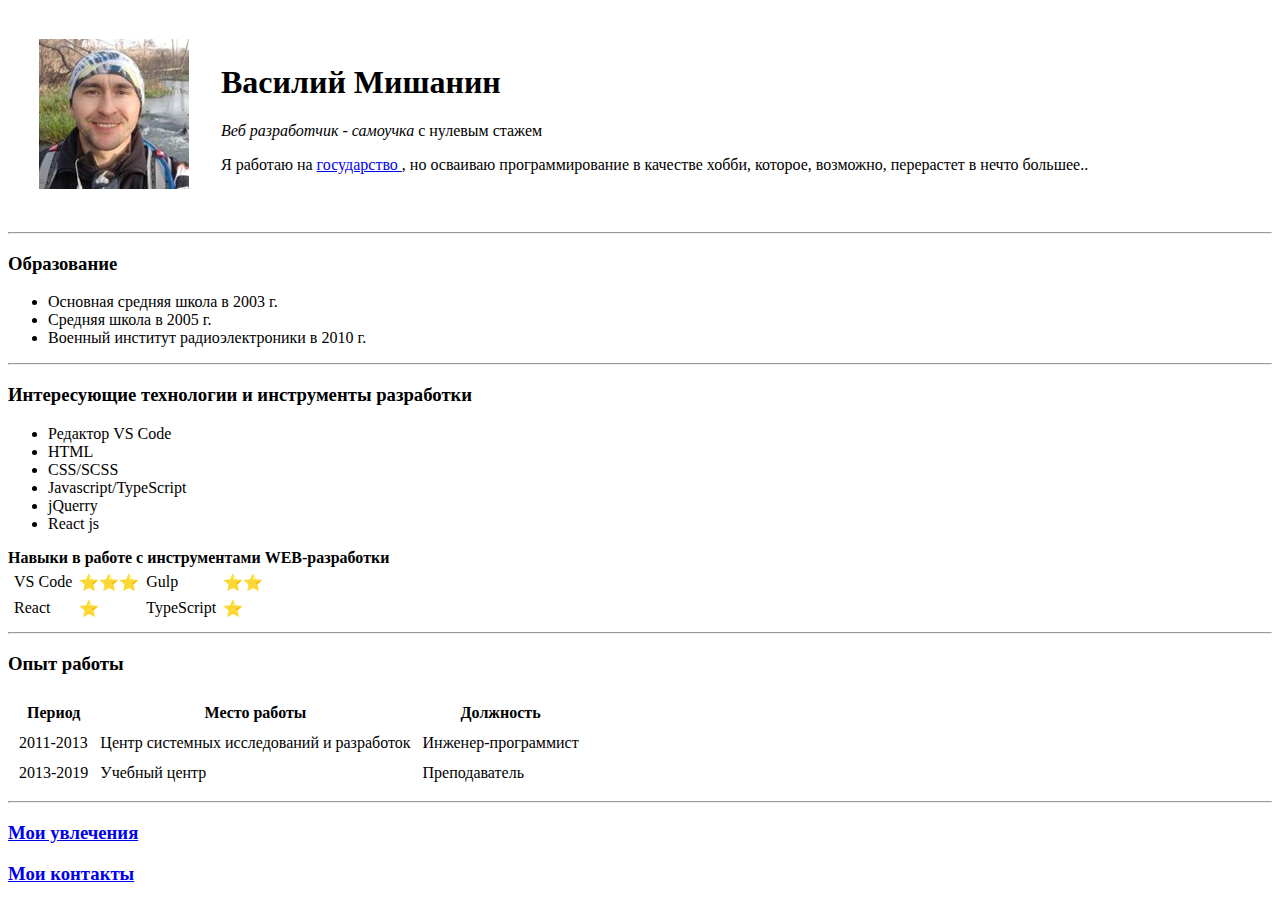
==== index.html @ 2095944c "add index file" ====
<!DOCTYPE html>
<!--[if lt IE 7]>      <html class="no-js lt-ie9 lt-ie8 lt-ie7"> <![endif]-->
<!--[if IE 7]>         <html class="no-js lt-ie9 lt-ie8"> <![endif]-->
<!--[if IE 8]>         <html class="no-js lt-ie9"> <![endif]-->
<!--[if gt IE 8]><!-->
<html class="no-js">
  <!--<![endif]-->
  <head>
    <meta charset="utf-8" />
    <meta http-equiv="X-UA-Compatible" content="IE=edge" />
    <title>Vasily Mishanin personal website</title>
    <meta name="description" content="" />
    <meta name="viewport" content="width=device-width, initial-scale=1" />
    <link rel="stylesheet" href="" />
  </head>

  <body>
    <table cellspacing="30">
      <tr>
        <td>
          <img src="images/profile-picture-Vasily.jpg" alt="profile image" />
        </td>
        <td>
          <h1>Василий Мишанин</h1>
          <p><em>Веб разработчик - самоучка</em> с нулевым стажем</p>
          <p>
            Я работаю на
            <a
              href="https://ru.wikipedia.org/wiki/%D0%A0%D0%BE%D1%81%D1%81%D0%B8%D1%8F"
            >
              государство </a
            >, но осваиваю программирование в качестве хобби, которое, возможно,
            перерастет в нечто большее..
          </p>
        </td>
      </tr>
    </table>

    <hr />

    <h3>Образование</h3>
    <ul>
      <li>Основная средняя школа в 2003 г.</li>
      <li>Средняя школа в 2005 г.</li>
      <li>Военный институт радиоэлектроники в 2010 г.</li>
    </ul>
    <hr />
    <h3>Интересующие технологии и инструменты разработки</h3>
    <ul>
      <li>Редактор VS Code</li>
      <li>HTML</li>
      <li>CSS/SCSS</li>
      <li>Javascript/TypeScript</li>
      <li>jQuerry</li>
      <li>React js</li>
    </ul>

    <table cellspacing="5px">
      <thead>
        <b> Навыки в работе с инструментами WEB-разработки </b>
      </thead>
      <tbody>
        <tr>
          <td>VS Code</td>
          <td>⭐⭐⭐</td>
          <td>Gulp</td>
          <td>⭐⭐</td>
        </tr>
        <tr>
          <td>React</td>
          <td>⭐</td>
          <td>TypeScript</td>
          <td>⭐</td>
        </tr>
      </tbody>
      <tfoot></tfoot>
    </table>

    <hr />
    <h3>Опыт работы</h3>
    <table cellspacing="10">
      <thead>
        <th>Период</th>
        <th>Место работы</th>
        <th>Должность</th>
      </thead>
      <tbody>
        <tr>
          <td>2011-2013</td>
          <td>Центр системных исследований и разработок</td>
          <td>Инженер-программист</td>
        </tr>
        <tr>
          <td>2013-2019</td>
          <td>Учебный центр</td>
          <td>Преподаватель</td>
        </tr>
      </tbody>
      <tfoot></tfoot>
    </table>

    <hr />

    <h3><a href="hobbies.html">Мои увлечения</a></h3>

    <h3><a href="contact-me.html">Мои контакты</a></h3>

    <script src="" async defer></script>
  </body>
</html>
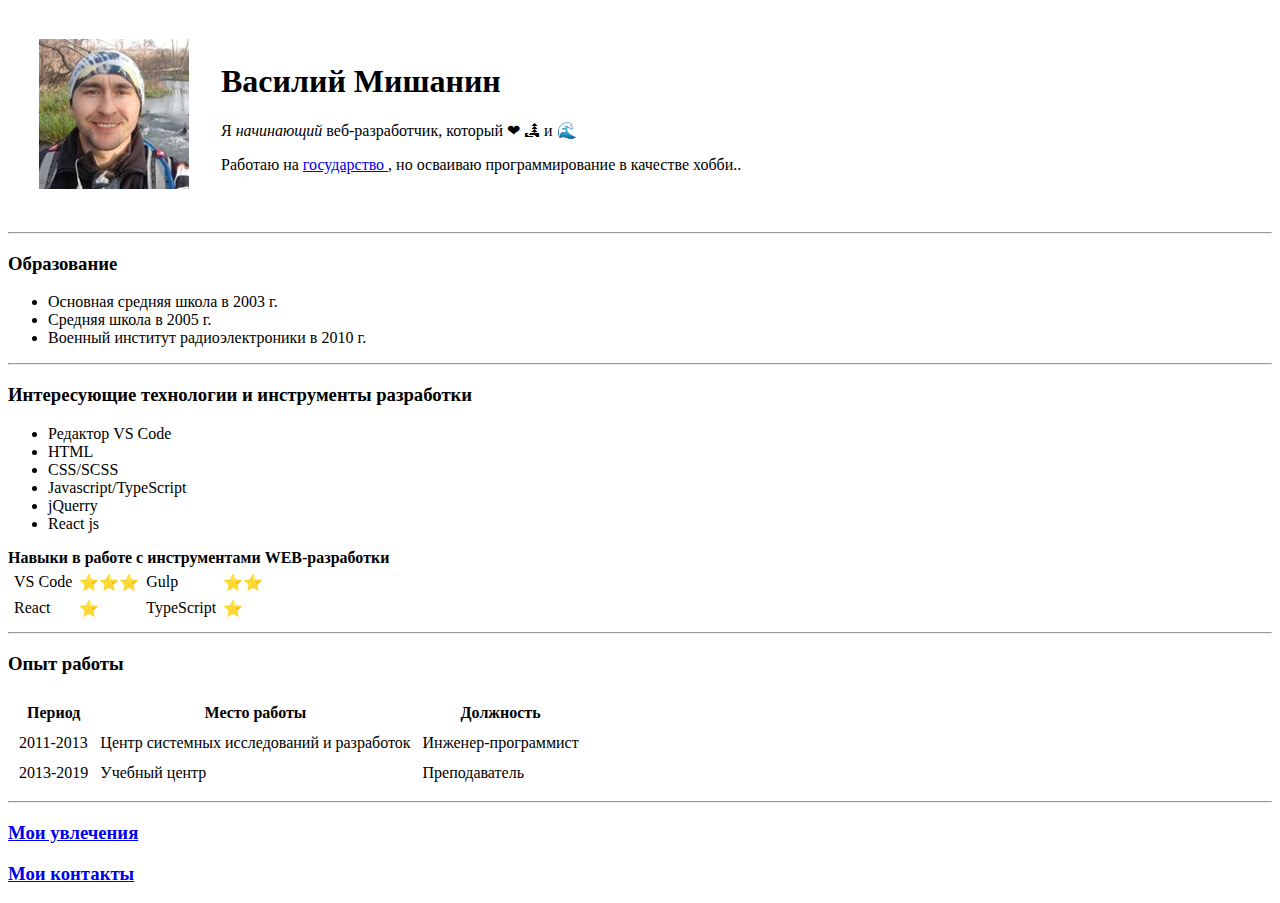
==== commit 4341fe05: "Add files via upload" ====
--- a/index.html
+++ b/index.html
@@ -3,34 +3,37 @@
 <!--[if IE 7]>         <html class="no-js lt-ie9 lt-ie8"> <![endif]-->
 <!--[if IE 8]>         <html class="no-js lt-ie9"> <![endif]-->
 <!--[if gt IE 8]><!-->
-<html class="no-js">
-  <!--<![endif]-->
+<html>
   <head>
     <meta charset="utf-8" />
     <meta http-equiv="X-UA-Compatible" content="IE=edge" />
     <title>Vasily Mishanin personal website</title>
-    <meta name="description" content="" />
+    <meta name="description" content="personal website" />
     <meta name="viewport" content="width=device-width, initial-scale=1" />
-    <link rel="stylesheet" href="" />
+    <link rel="stylesheet" href="css/styles.css" />
   </head>
 
   <body>
     <table cellspacing="30">
       <tr>
         <td>
-          <img src="images/profile-picture-Vasily.jpg" alt="profile image" />
+          <img
+            id="profile-image"
+            class="square"
+            src="images/profile-picture-Vasily.jpg"
+            alt="profile image"
+          />
         </td>
         <td>
           <h1>Василий Мишанин</h1>
-          <p><em>Веб разработчик - самоучка</em> с нулевым стажем</p>
+          <p>Я <em>начинающий</em> веб-разработчик, который ❤ 🏞 и 🌊</p>
           <p>
-            Я работаю на
+            Работаю на
             <a
               href="https://ru.wikipedia.org/wiki/%D0%A0%D0%BE%D1%81%D1%81%D0%B8%D1%8F"
             >
               государство </a
-            >, но осваиваю программирование в качестве хобби, которое, возможно,
-            перерастет в нечто большее..
+            >, но осваиваю программирование в качестве хобби..
           </p>
         </td>
       </tr>
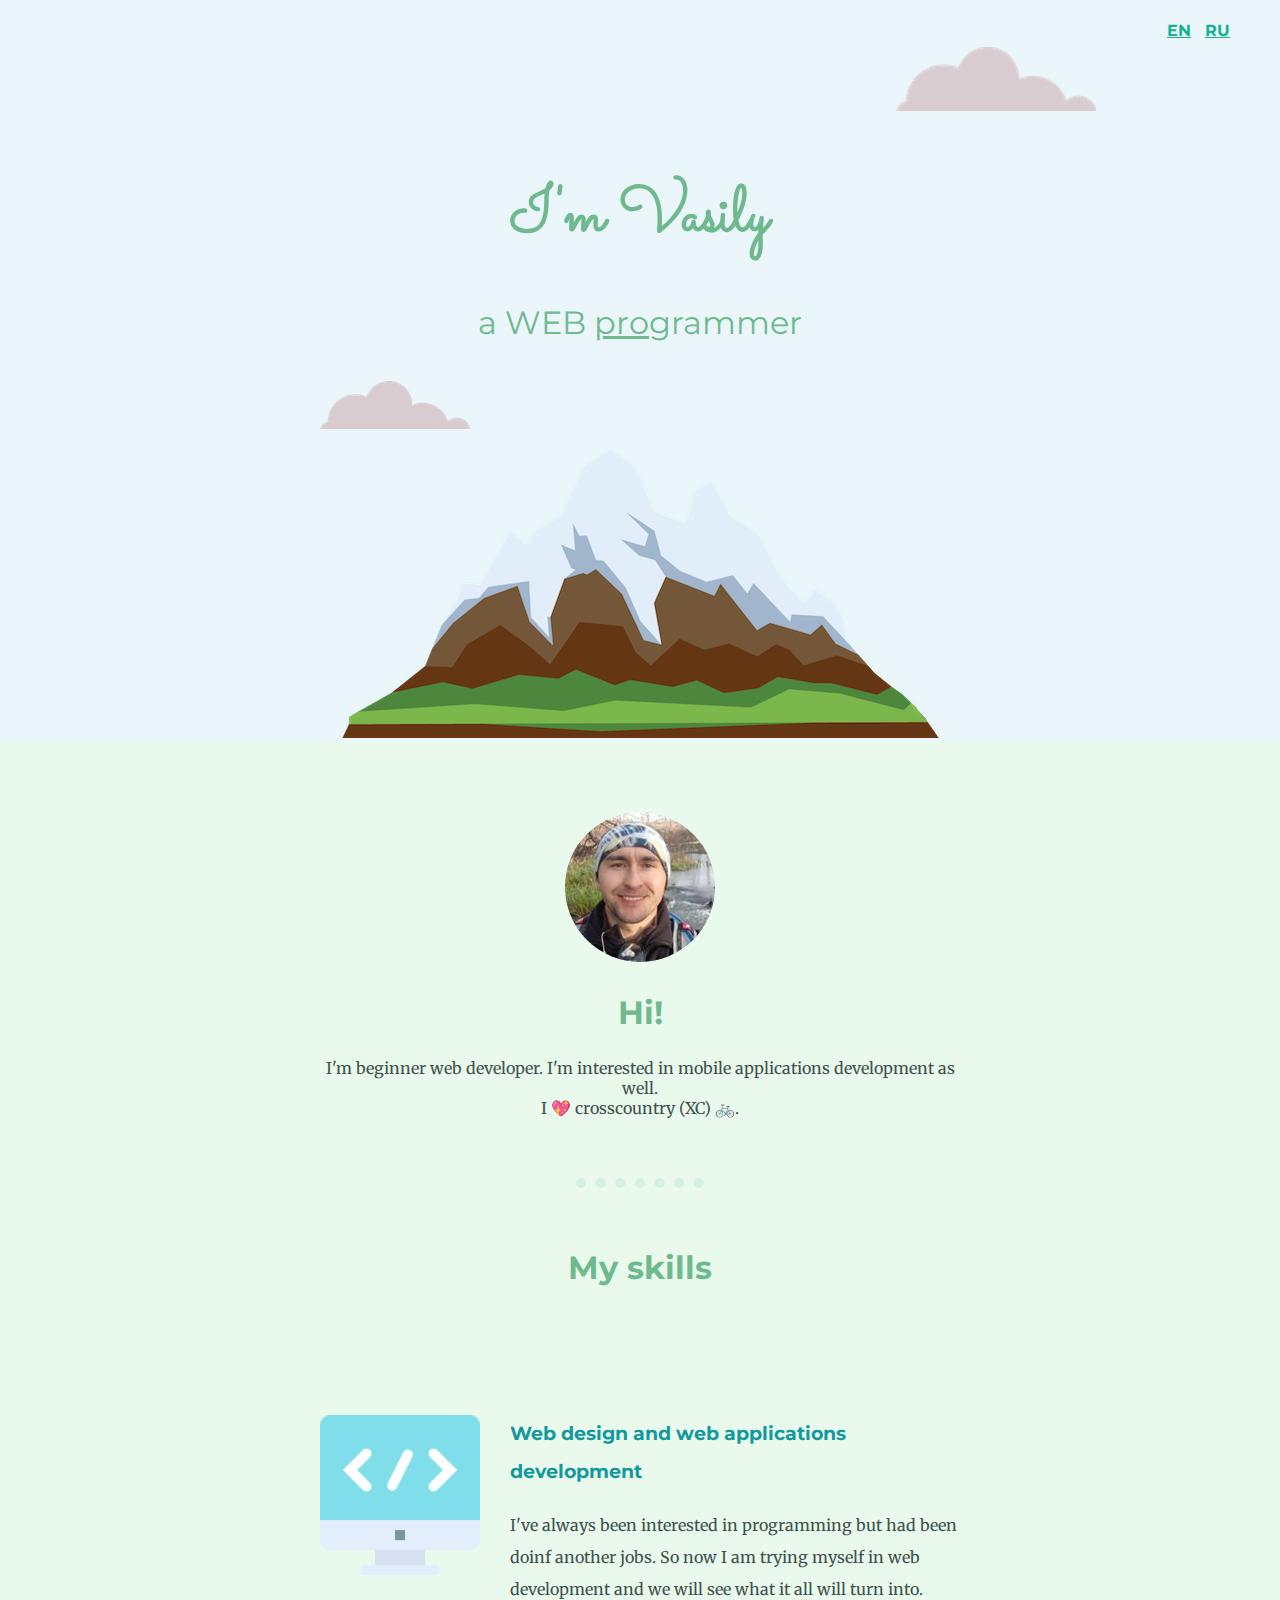
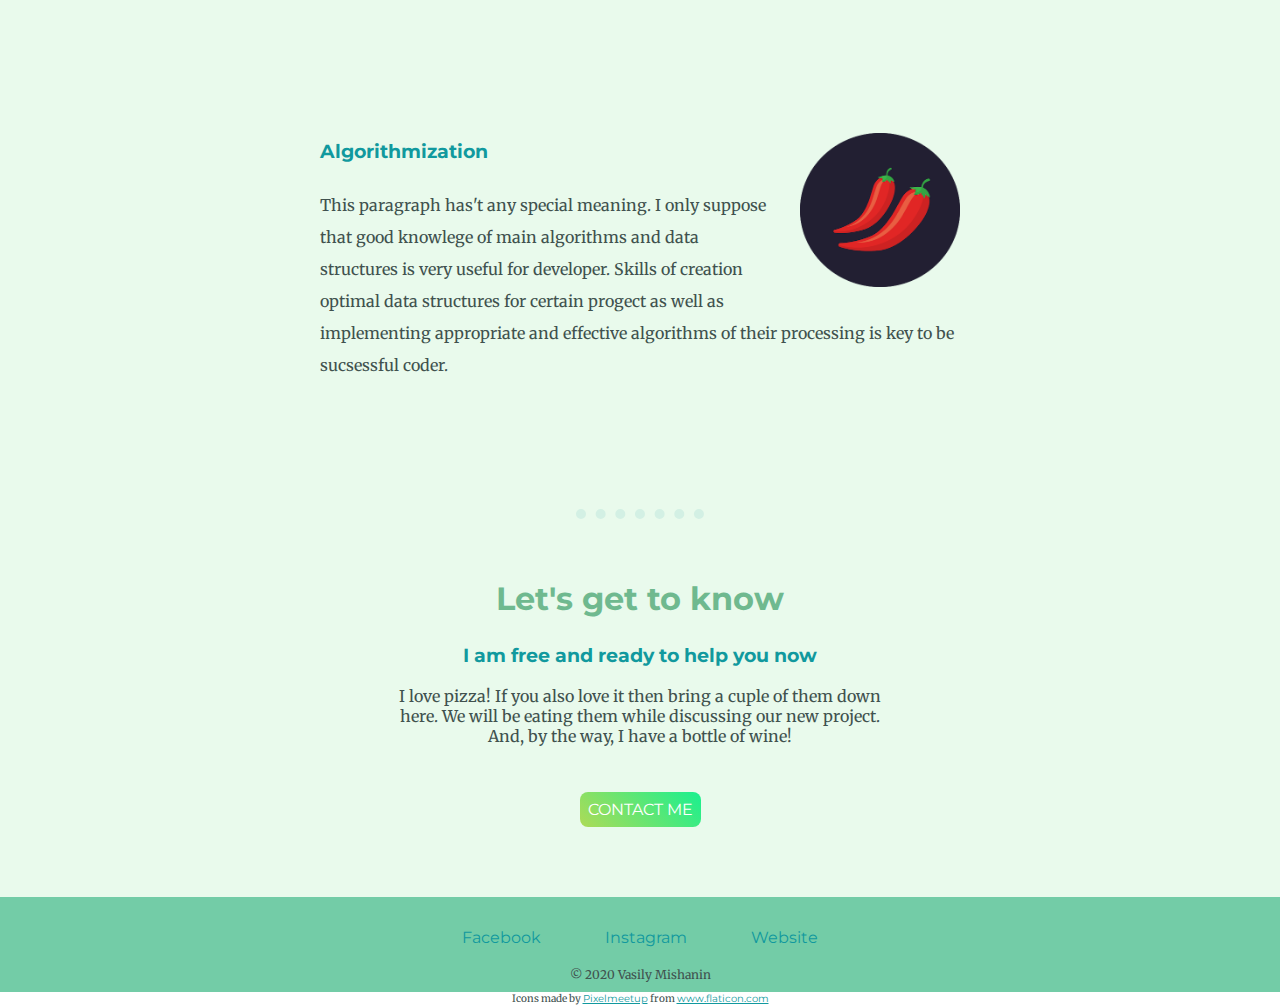
==== commit d9a66309: "new version of personal site" ====
--- a/index.html
+++ b/index.html
@@ -1,113 +1,100 @@
 <!DOCTYPE html>
-<!--[if lt IE 7]>      <html class="no-js lt-ie9 lt-ie8 lt-ie7"> <![endif]-->
-<!--[if IE 7]>         <html class="no-js lt-ie9 lt-ie8"> <![endif]-->
-<!--[if IE 8]>         <html class="no-js lt-ie9"> <![endif]-->
-<!--[if gt IE 8]><!-->
+
 <html>
-  <head>
-    <meta charset="utf-8" />
-    <meta http-equiv="X-UA-Compatible" content="IE=edge" />
-    <title>Vasily Mishanin personal website</title>
-    <meta name="description" content="personal website" />
-    <meta name="viewport" content="width=device-width, initial-scale=1" />
-    <link rel="stylesheet" href="css/styles.css" />
-  </head>
 
-  <body>
-    <table cellspacing="30">
-      <tr>
-        <td>
-          <img
-            id="profile-image"
-            class="square"
-            src="images/profile-picture-Vasily.jpg"
-            alt="profile image"
-          />
-        </td>
-        <td>
-          <h1>Василий Мишанин</h1>
-          <p>Я <em>начинающий</em> веб-разработчик, который ❤ 🏞 и 🌊</p>
-          <p>
-            Работаю на
-            <a
-              href="https://ru.wikipedia.org/wiki/%D0%A0%D0%BE%D1%81%D1%81%D0%B8%D1%8F"
-            >
-              государство </a
-            >, но осваиваю программирование в качестве хобби..
-          </p>
-        </td>
-      </tr>
-    </table>
+<head>
+  <meta charset="utf-8" />
+  <title>Vasily Mishanin</title>
+  <meta name="description" content="Vasily Mishanin personal web site" />
+  <meta name="viewport" content="width=device-width, initial-scale=1" />
+  <link rel="stylesheet" href="css/styles.css" />
+  <link rel="icon" href="favicon.ico" />
+  <link
+    href="https://fonts.googleapis.com/css?family=Marck+Script|Merriweather|Montserrat|Pacifico|Sacramento&display=swap"
+    rel="stylesheet" />
+</head>
 
+<body>
+  <!--============================/TOP===========================================================-->
+  <div class="top-container">
+
+    <div class="languages">
+      <a class="btn-lang" href="index.html">EN</a>
+      <a class="btn-lang" href="indexRU.html">RU</a>
+    </div>
+
+    <img class="top-cloud" src="images/cloud.png" alt="cloud-img" />
+    <h1>I'm Vasily</h1>
+    <h2 class="subtitle">a WEB <u>pro</u>grammer</h2>
+    <img class="bottom-cloud" src="images/cloud.png" alt="cloud-img" />
+    <img src="images/mountain.png" alt="mountain-img" />
+  </div>
+  <!--============================/TOP===========================================================-->
+
+  <!--// ============================MIDDLE===========================================================-->
+  <div class="middle-container">
+    <div class="profile">
+      <img class="profile-image" src="images/profile-picture-Vasily.jpg" alt="" />
+      <h2>Hi!</h2>
+      <p>
+        I'm beginner web developer. I'm interested in mobile applications development as well. <br /> I 💖 crosscountry
+        (XC) 🚲.
+      </p>
+    </div>
     <hr />
 
-    <h3>Образование</h3>
-    <ul>
-      <li>Основная средняя школа в 2003 г.</li>
-      <li>Средняя школа в 2005 г.</li>
-      <li>Военный институт радиоэлектроники в 2010 г.</li>
-    </ul>
-    <hr />
-    <h3>Интересующие технологии и инструменты разработки</h3>
-    <ul>
-      <li>Редактор VS Code</li>
-      <li>HTML</li>
-      <li>CSS/SCSS</li>
-      <li>Javascript/TypeScript</li>
-      <li>jQuerry</li>
-      <li>React js</li>
-    </ul>
+    <div class="skills">
+      <h2>My skills</h2>
+      <div class="skill-row">
+        <img class="skills-img-1" src="images/codeskill.png" alt="skills" />
+        <h3>Web design and web applications development</h3>
+        <p class="">
+          I've always been interested in programming but had been doinf another jobs. So now I am trying myself in web
+          development and we will see what it all will turn into.
 
-    <table cellspacing="5px">
-      <thead>
-        <b> Навыки в работе с инструментами WEB-разработки </b>
-      </thead>
-      <tbody>
-        <tr>
-          <td>VS Code</td>
-          <td>⭐⭐⭐</td>
-          <td>Gulp</td>
-          <td>⭐⭐</td>
-        </tr>
-        <tr>
-          <td>React</td>
-          <td>⭐</td>
-          <td>TypeScript</td>
-          <td>⭐</td>
-        </tr>
-      </tbody>
-      <tfoot></tfoot>
-    </table>
+        </p>
+      </div>
+      <div class="skill-row">
 
-    <hr />
-    <h3>Опыт работы</h3>
-    <table cellspacing="10">
-      <thead>
-        <th>Период</th>
-        <th>Место работы</th>
-        <th>Должность</th>
-      </thead>
-      <tbody>
-        <tr>
-          <td>2011-2013</td>
-          <td>Центр системных исследований и разработок</td>
-          <td>Инженер-программист</td>
-        </tr>
-        <tr>
-          <td>2013-2019</td>
-          <td>Учебный центр</td>
-          <td>Преподаватель</td>
-        </tr>
-      </tbody>
-      <tfoot></tfoot>
-    </table>
+        <img class="skills-img-2" src="images/chillies.png" alt="skills" />
 
-    <hr />
+        <h3>Algorithmization</h3>
+        <p class="">
+          This paragraph has't any special meaning. I only suppose that good knowlege of main algorithms and data
+          structures is very useful for developer. Skills of creation optimal data structures for certain progect as
+          well as implementing appropriate and effective algorithms of their processing is key to be sucsessful coder.
 
-    <h3><a href="hobbies.html">Мои увлечения</a></h3>
+        </p>
+      </div>
+    </div>
+    <hr>
+    <div class="contact-me">
+      <h2>Let's get to know</h2>
+      <h3>I am free and ready to help you now</h3>
+      <p>
+        I love pizza! If you also love it then bring a cuple of them down here.
+        We will be eating them while discussing our new project.
+        <br /> And, by the way, I have a bottle of wine! </p>
+      <a class="btn" href="mailto:vasilymishanin@gmail.com">CONTACT ME</a>
+    </div>
+  </div>
 
-    <h3><a href="contact-me.html">Мои контакты</a></h3>
+  <!-- ============================/MIDDLE===========================================================-->
 
-    <script src="" async defer></script>
-  </body>
-</html>
+  <!-- ============================BOTTOM===========================================================-->
+  <div class="bottom-container">
+    <a class="footer-link" href="https://www.facebook.com/vasily.mishanin.1">
+      Facebook</a>
+    <a class="footer-link" href="https://www.instagram.com/vas_mish/">Instagram</a>
+    <a class="footer-link" href="#">Website</a>
+    <p class="copyright">© 2020 Vasily Mishanin</p>
+  </div>
+
+  <!--============================/BOTTOM===========================================================-->
+
+  <div class="references">Icons made by <a href="https://www.flaticon.com/authors/pixelmeetup"
+      title="Pixelmeetup">Pixelmeetup</a> from <a href="https://www.flaticon.com/" title="Flaticon">www.flaticon.com</a>
+  </div>
+</body>
+
+</html>--- a/css/styles.css
+++ b/css/styles.css
@@ -0,0 +1,168 @@
+* {
+  box-sizing: border-box;
+  color: #40514e;
+}
+
+body {
+  margin: 0;
+  text-align: center;
+  font-family: "Merriweather", serif;
+}
+
+h1 {
+  margin: 70px auto 0 auto;
+  font-family: "Sacramento", "Marck Script", "Pacifico", cursive;
+  font-size: 4rem;
+  color: #6fb98f;
+  /* 16px = 1em = 100% */
+}
+
+h2,
+h3 {
+  font-family: "Montserrat", "Merriweather", sans-serif;
+}
+
+h2 {
+  font-size: 2rem;
+  color: #6fb98f;
+}
+h3 {
+  color: #11999e;
+}
+
+a {
+  color: #11999e;
+  font-family: "Montserrat", "Merriweather", sans-serif;
+}
+
+hr {
+  width: 10%;
+  border: none;
+  border-top-style: dotted;
+  border-top-width: 10px;
+  border-color: #d3f0e4;
+  margin: 60px auto;
+}
+
+u {
+  color: inherit;
+}
+
+/* ============================TOP================================================== */
+
+.top-container {
+  background-color: #eaf6f9;
+  position: relative;
+  padding-top: 100px;
+}
+
+.languages {
+  position: absolute;
+  top: 20px;
+  right: 50px;
+}
+.btn-lang {
+  color: #17b195;
+  font-weight: bold;
+}
+.btn-lang + .btn-lang {
+  margin-left: 10px;
+}
+
+.top-cloud {
+  position: absolute;
+  width: 200px;
+  left: 70%;
+  bottom: 85%;
+}
+
+.bottom-cloud {
+  position: absolute;
+  left: 25%;
+}
+
+.subtitle {
+  font-weight: normal;
+  line-height: 2;
+}
+
+.middle-container {
+  background-color: #e9faec;
+  padding: 70px 0;
+}
+
+.profile {
+  width: 50%;
+  margin: 0 auto;
+}
+
+.profile-image {
+  border-radius: 50%;
+}
+
+/* ============================/TOP================================================== */
+/* ============================MIDLE================================================== */
+
+.skill-row {
+  width: 50%;
+  margin: 10% auto;
+  text-align: left;
+  line-height: 2;
+}
+
+.skills-img-1 {
+  width: 25%;
+  float: left;
+  margin-right: 30px;
+}
+
+.skills-img-2 {
+  width: 25%;
+  float: right;
+  margin-left: 30px;
+}
+.contact-me {
+  width: 40%;
+  margin: 0 auto;
+}
+
+/* ============================ /MIDLE================================================== */
+
+/* ============================BOTTOM================================================== */
+.bottom-container {
+  background-color: #73cca7;
+  padding: 30px 0 0 0;
+}
+
+.footer-link {
+  text-decoration: none;
+  padding: 5px 30px;
+}
+.footer-link:hover {
+  text-decoration: underline;
+}
+
+.copyright {
+  padding: 20px 0 10px 0;
+  margin: 0;
+  font-size: 12px;
+}
+
+.btn {
+  display: inline-block;
+  height: 35px;
+  padding: 8px;
+  margin: 30px auto 0 auto;
+  border-radius: 8px;
+  color: white;
+  text-decoration: none;
+  background: linear-gradient(45deg, #addb57, #19f08f);
+}
+
+.btn:hover {
+  background: linear-gradient(45deg, #19f08f, #addb57);
+}
+
+.references {
+  font-size: 10px;
+}
